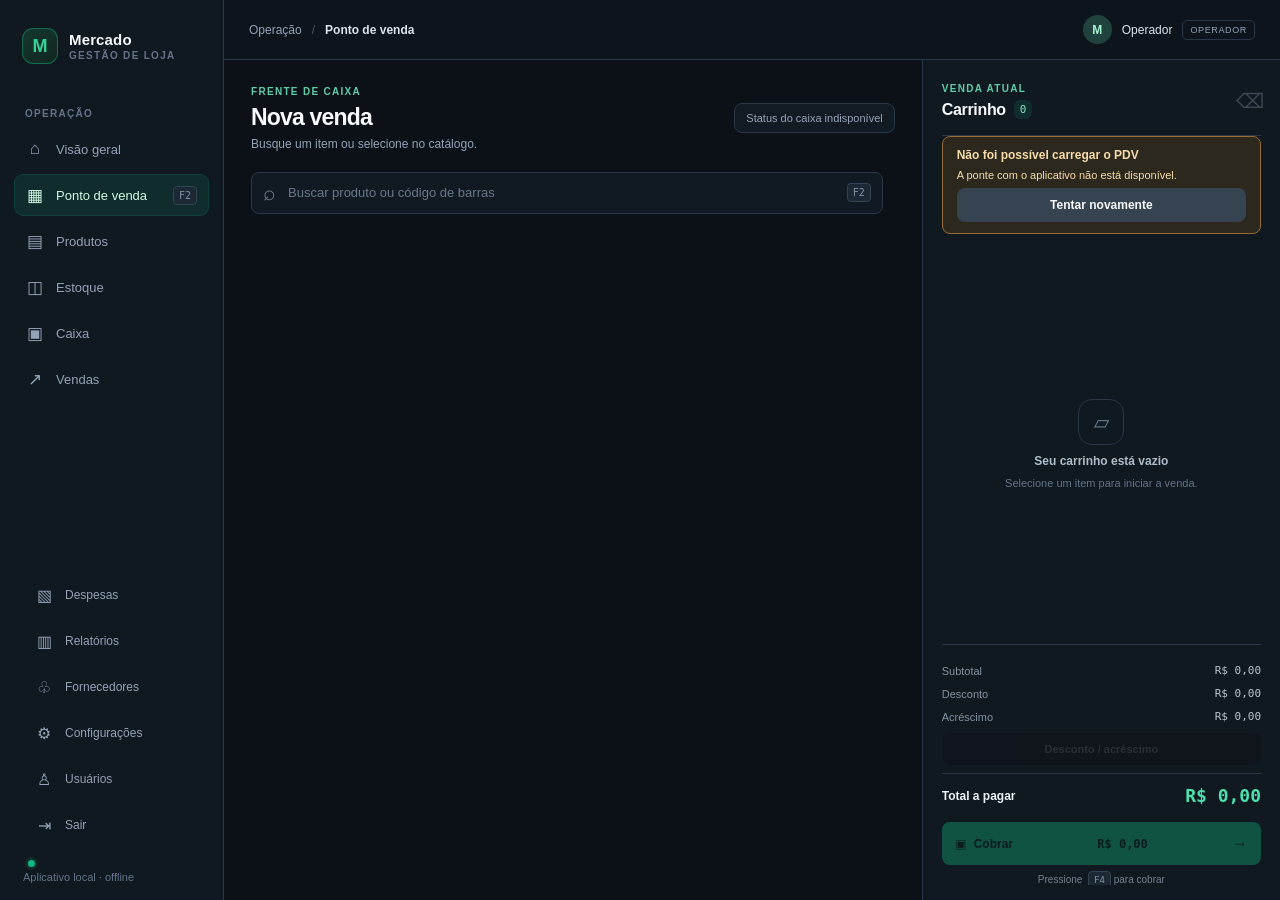
==== Web/index.html @ 5f2fdf57 "Publicar código inicial do CaixaLume" ====
<!doctype html>
<html lang="pt-BR">
  <head>
    <meta charset="utf-8" />
    <meta name="viewport" content="width=device-width, initial-scale=1, viewport-fit=cover" />
    <meta name="color-scheme" content="dark" />
    <title>Mercado · Ponto de venda</title>
    <link rel="stylesheet" href="./styles.css" />
  </head>
  <body>
    <div class="app-shell">
      <aside class="sidebar" aria-label="Navegação principal">
        <div class="brand"><span class="brand-mark" aria-hidden="true">M</span><span class="brand-copy"><strong id="store-name">Mercado</strong><small>GESTÃO DE LOJA</small></span></div>
        <div class="nav-caption">OPERAÇÃO</div>
        <nav class="primary-nav">
          <button class="nav-item" data-page="home.html" type="button"><span class="nav-icon">⌂</span><span>Visão geral</span></button>
          <button class="nav-item active" data-page="index.html" type="button" aria-current="page"><span class="nav-icon">▦</span><span>Ponto de venda</span><kbd>F2</kbd></button>
          <button class="nav-item" data-page="products.html" type="button"><span class="nav-icon">▤</span><span>Produtos</span></button>
          <button class="nav-item" data-module="stock" type="button"><span class="nav-icon">◫</span><span>Estoque</span></button>
          <button class="nav-item" data-module="cash" type="button"><span class="nav-icon">▣</span><span>Caixa</span></button>
          <button class="nav-item" data-module="sales" type="button"><span class="nav-icon">↗</span><span>Vendas</span></button>
        </nav>
        <div class="sidebar-bottom"><button class="nav-item" data-module="expenses" type="button"><span class="nav-icon">▧</span><span>Despesas</span></button><button class="nav-item" data-page="reports.html" type="button"><span class="nav-icon">▥</span><span>Relatórios</span></button><button class="nav-item" data-module="suppliers" type="button"><span class="nav-icon">♧</span><span>Fornecedores</span></button><button class="nav-item" data-module="settings" type="button"><span class="nav-icon">⚙</span><span>Configurações</span></button><button class="nav-item" data-module="users" type="button"><span class="nav-icon">♙</span><span>Usuários</span></button><button class="nav-item" id="logout-button" type="button"><span class="nav-icon">⇥</span><span>Sair</span></button><span class="connection-dot"></span><span>Aplicativo local · offline</span></div>
      </aside>

      <main class="main-area">
        <header class="topbar">
          <div class="breadcrumbs"><span>Operação</span><span class="crumb-separator">/</span><strong>Ponto de venda</strong></div>
          <div class="topbar-actions"><span class="user-avatar" id="user-avatar">M</span><span class="user-label" id="user-label">Operador</span><span class="role-badge" id="user-role">OPERADOR</span></div>
        </header>

        <section class="workspace" aria-label="Ponto de venda">
          <div class="catalog-panel">
            <div class="page-heading"><div><div class="eyebrow">FRENTE DE CAIXA</div><h1>Nova venda</h1><p>Busque um item ou selecione no catálogo.</p></div><button class="cash-pill" id="cash-status" type="button"><span></span> Verificando caixa...</button></div>
            <div class="catalog-toolbar"><label class="search-box"><span aria-hidden="true">⌕</span><input id="product-search" type="search" placeholder="Buscar produto ou código de barras" autocomplete="off" aria-label="Buscar produto" /><kbd>F2</kbd></label><span class="result-count" id="result-count"></span></div>
            <div class="category-strip" id="category-list" role="tablist" aria-label="Categorias"></div>
            <section class="product-grid" id="product-grid" aria-label="Catálogo de produtos" aria-live="polite"></section>
          </div>

          <aside class="cart-panel" aria-label="Carrinho da venda">
            <div class="cart-heading"><div><div class="eyebrow">VENDA ATUAL</div><h2>Carrinho <span class="cart-badge" id="cart-count">0</span></h2></div><button class="icon-button" id="clear-cart" type="button" aria-label="Limpar carrinho" title="Limpar carrinho">⌫</button></div>
            <div class="checkout-status" id="checkout-status" role="status" hidden><strong>Resultado do pagamento pendente</strong><span>Reveja a mesma operação antes de iniciar outra venda.</span><button class="button button-secondary" id="retry-checkout" type="button">Consultar a mesma venda</button></div>
            <div class="checkout-status" id="load-error" role="alert" hidden><strong>Não foi possível carregar o PDV</strong><span id="load-error-text"></span><button class="button button-secondary" id="retry-load" type="button">Tentar novamente</button></div>
            <div class="cart-list" id="cart-list" aria-live="polite"></div>
            <div class="cart-footer">
              <div class="total-row"><span>Subtotal</span><strong id="subtotal">R$ 0,00</strong></div>
              <div class="total-row"><span>Desconto</span><strong id="discount-total">R$ 0,00</strong></div>
              <div class="total-row"><span>Acréscimo</span><strong id="surcharge-total">R$ 0,00</strong></div>
              <button class="button button-secondary adjustment-button" id="edit-adjustments" type="button" disabled>Desconto / acréscimo</button>
              <div class="grand-total"><span>Total a pagar</span><strong id="total">R$ 0,00</strong></div>
              <button class="button button-primary charge-button" id="charge-button" type="button" disabled><span>▣</span> Cobrar <strong id="charge-total">R$ 0,00</strong><span class="button-arrow">→</span></button>
              <div class="shortcut-hint">Pressione <kbd>F4</kbd> para cobrar</div>
            </div>
          </aside>
        </section>
      </main>
    </div>

    <div class="toast-region" id="toast-region" role="status" aria-live="polite"></div>
    <dialog class="modal" id="payment-modal" aria-labelledby="payment-title">
      <form method="dialog" class="modal-card" id="payment-form">
        <div class="modal-header"><div><div class="eyebrow">FINALIZAR VENDA</div><h2 id="payment-title">Pagamento</h2></div><button class="icon-button" type="button" data-close aria-label="Fechar">×</button></div>
        <div class="payment-total"><span>Total da venda</span><strong id="payment-total">R$ 0,00</strong></div>
        <p class="modal-description">Confira o recebimento antes de registrar. Pix e cartão são processados fora do sistema.</p>
        <fieldset class="payment-methods"><legend>Forma de pagamento</legend>
          <label class="payment-option selected"><input type="radio" name="payment-method" value="DINHEIRO" checked /><span class="method-icon">▤</span>Dinheiro</label>
          <label class="payment-option"><input type="radio" name="payment-method" value="PIX" /><span class="method-icon">⌗</span>Pix</label>
          <label class="payment-option"><input type="radio" name="payment-method" value="DÉBITO" /><span class="method-icon">▣</span>Débito</label>
          <label class="payment-option"><input type="radio" name="payment-method" value="CRÉDITO" /><span class="method-icon">▣</span>Crédito</label>
        </fieldset>
        <label class="field-label" id="received-label" for="amount-received">Valor recebido</label>
        <div class="money-input"><span>R$</span><input id="amount-received" type="text" inputmode="decimal" autocomplete="off" aria-describedby="money-help" /></div><small class="field-help" id="money-help">Use vírgula para centavos. Exemplo: 14,27.</small>
        <div class="change-row"><span>Troco</span><strong id="change-value">R$ 0,00</strong></div>
        <button class="button button-primary confirm-payment" id="confirm-payment" type="submit"><span>Confirmar pagamento</span><span class="button-arrow">→</span></button>
        <p class="form-error" id="payment-error" role="alert"></p>
      </form>
    </dialog>

    <dialog class="modal" id="success-modal" aria-labelledby="success-title">
      <section class="modal-card success-card"><div class="success-mark">✓</div><div class="eyebrow">VENDA REGISTRADA</div><h2 id="success-title">Venda concluída</h2><p id="success-detail"></p><button class="button button-primary confirm-payment" id="new-sale" type="button">Nova venda <span class="button-arrow">→</span></button></section>
    </dialog>

    <dialog class="modal" id="cash-modal" aria-labelledby="cash-title">
      <form method="dialog" class="modal-card" id="cash-form"><div class="modal-header"><div><div class="eyebrow">INÍCIO DO TURNO</div><h2 id="cash-title">Abrir caixa</h2></div><button class="icon-button" type="button" data-close aria-label="Fechar">×</button></div><p class="modal-description">Informe o valor disponível no caixa para iniciar as vendas.</p><label class="field-label" for="opening-balance">Saldo inicial</label><div class="money-input"><span>R$</span><input id="opening-balance" type="text" value="0,00" inputmode="decimal" /></div><button class="button button-primary confirm-payment" id="open-cash" type="submit">Abrir caixa <span class="button-arrow">→</span></button><p class="form-error" id="cash-error" role="alert"></p></form>
    </dialog>

    <dialog class="modal" id="unknown-modal" aria-labelledby="unknown-title"><section class="modal-card">
      <div class="modal-header"><h2 id="unknown-title">Produto não encontrado</h2><button class="icon-button" type="button" data-close aria-label="Fechar">×</button></div>
      <p>Não há correspondência para <strong id="unknown-code"></strong>. A venda atual será mantida.</p>
      <button class="button button-primary" type="button" id="lookup-product">Consultar ou cadastrar produto</button>
      <p class="modal-description">O cadastro exige administrador. Depois de salvar, leia o código novamente.</p>
    </section></dialog>
    <dialog class="modal" id="weight-modal" aria-labelledby="weight-title"><form class="modal-card" id="weight-form">
      <div class="modal-header"><h2 id="weight-title">Informar peso</h2><button class="icon-button" type="button" data-close aria-label="Fechar">×</button></div>
      <p class="modal-description" id="weight-product"></p><p class="modal-description" id="weight-price"></p>
      <label class="field-label" for="weight-value">Peso medido (kg)</label><div class="money-input"><input id="weight-value" type="text" inputmode="decimal" placeholder="Ex.: 0,315" autocomplete="off" /><span>kg</span></div>
      <p class="form-error" id="weight-error" role="alert"></p><button class="button button-primary" type="submit">Adicionar peso ao carrinho</button>
    </form></dialog>
    <dialog class="modal" id="adjustments-modal" aria-labelledby="adjustments-title"><form class="modal-card" id="adjustments-form">
      <div class="modal-header"><h2 id="adjustments-title">Desconto e acréscimo</h2><button class="icon-button" type="button" data-close aria-label="Fechar">×</button></div>
      <label class="field-label" for="discount-type">Tipo de desconto</label><select id="discount-type"><option value="VALOR">Valor em R$</option><option value="PERCENTUAL">Percentual (%)</option></select>
      <label class="field-label" for="discount-value">Desconto</label><div class="money-input"><input id="discount-value" type="text" inputmode="decimal" value="0" /></div>
      <label class="field-label" for="surcharge-value">Acréscimo em R$</label><div class="money-input"><input id="surcharge-value" type="text" inputmode="decimal" value="0" /></div>
      <div class="payment-total"><span>Total ajustado</span><strong id="adjustment-preview"></strong></div>
      <p id="adjustment-error" class="form-error" role="alert"></p><button class="button button-primary" type="submit">Aplicar à venda</button>
    </form></dialog>
    <script src="./bridge.js" defer></script>
    <script src="./ui.js" defer></script>
    <script src="./pdv-domain.js" defer></script>
    <script src="./app.js" defer></script>
  </body>
</html>
---- Web/styles.css ----
:root{color-scheme:dark;--canvas:#0b1117;--sidebar:#101820;--surface:#17212b;--raised:#1c2834;--border:#293746;--text:#f8fafc;--muted:#94a3b8;--subtle:#64748b;--green:#10b981;--green-hover:#0ea574;--green-soft:rgba(16,185,129,.12);--danger:#fb7185;--amber:#fbbf24;--shadow:0 24px 80px rgba(0,0,0,.44);font-family:'Segoe UI','Arial',sans-serif;font-synthesis:none;text-rendering:optimizeLegibility}
*{box-sizing:border-box}html,body{width:100%;height:100%;min-width:0;margin:0;overflow:hidden;background:var(--canvas);color:var(--text)}body{font-size:14px}.app-shell{height:100dvh;min-height:0;display:flex;overflow:hidden}.sidebar{width:224px;flex:0 0 224px;background:var(--sidebar);border-right:1px solid var(--border);display:flex;flex-direction:column;padding:22px 14px 14px;min-height:0}.brand{height:48px;display:flex;align-items:center;gap:11px;padding:0 8px;margin:0 0 38px}.brand-mark{width:36px;height:36px;border:1px solid rgba(16,185,129,.44);border-radius:11px;background:linear-gradient(145deg,#14372f,#122720);color:#34d399;font-size:18px;font-weight:700;display:grid;place-items:center}.brand-copy{display:grid;gap:2px}.brand-copy strong{font-size:15px;letter-spacing:.01em}.brand-copy small,.nav-caption,.eyebrow{font-size:10px;font-weight:700;letter-spacing:.13em;color:var(--subtle)}.nav-caption{padding:0 11px;margin-bottom:9px}.primary-nav{display:grid;gap:4px}.nav-item{height:42px;min-width:0;width:100%;display:flex;align-items:center;gap:12px;text-align:left;padding:0 11px;border:1px solid transparent;border-radius:9px;background:transparent;color:var(--muted);font:500 13px 'Segoe UI',sans-serif;cursor:pointer}.nav-item:hover:not(:disabled){background:#16232d;color:var(--text)}.nav-item:disabled{opacity:.5;cursor:default}.nav-item.active{color:#d1fae5;background:var(--green-soft);border-color:rgba(16,185,129,.15)}.nav-icon{width:18px;display:inline-grid;place-items:center;color:currentColor;font-size:17px}.nav-item kbd{margin-left:auto}.sidebar-bottom{margin-top:auto;padding:14px 9px 3px;display:flex;flex-direction:column;align-items:stretch;gap:4px;color:var(--subtle);font-size:11px}.sidebar-bottom .connection-dot{margin:10px 0 0 5px}.sidebar-bottom .nav-item{font:500 12px 'Segoe UI',sans-serif}.sidebar-bottom .nav-item .nav-icon{font-size:16px}.connection-dot{width:7px;height:7px;border-radius:50%;background:var(--green);box-shadow:0 0 0 3px var(--green-soft)}.main-area{flex:1;min-width:0;display:flex;flex-direction:column;min-height:0}.topbar{height:60px;flex:0 0 60px;padding:0 25px;border-bottom:1px solid var(--border);display:flex;align-items:center;justify-content:space-between;background:rgba(16,24,32,.62)}.breadcrumbs{display:flex;align-items:center;gap:10px;color:var(--muted);font-size:12px}.crumb-separator{color:#475569}.breadcrumbs strong{color:#dbe4ed;font-weight:600}.topbar-actions{display:flex;align-items:center;gap:10px;font-size:12px;color:#dbe4ed}.user-avatar{width:29px;height:29px;border-radius:50%;background:#20443d;color:#a7f3d0;display:grid;place-items:center;font-weight:700}.role-badge{padding:4px 7px;border:1px solid var(--border);border-radius:5px;color:var(--muted);font-size:9px;letter-spacing:.07em}.workspace{display:grid;grid-template-columns:minmax(0,1.85fr) minmax(315px,.95fr);gap:0;flex:1;min-height:0;overflow:hidden}.catalog-panel{padding:26px 27px 22px;min-width:0;display:flex;flex-direction:column;min-height:0}.page-heading{display:flex;align-items:center;justify-content:space-between;gap:16px;margin-bottom:21px}.eyebrow{color:#60cda7}.page-heading h1{font-size:23px;line-height:1.2;letter-spacing:-.035em;margin:7px 0 5px;font-weight:650}.page-heading p,.modal-description{margin:0;color:var(--muted);font-size:12px}.cash-pill{flex-shrink:0;display:flex;align-items:center;gap:8px;padding:8px 11px;border:1px solid var(--border);border-radius:8px;background:#121b24;color:var(--muted);font-size:11px}.cash-pill>span{width:7px;height:7px;background:var(--amber);border-radius:50%}.cash-pill.open{color:#9ae6c8;border-color:rgba(16,185,129,.28);background:rgba(16,185,129,.07)}.cash-pill.open>span{background:var(--green)}.cash-pill.closed{cursor:pointer}.cash-pill.closed:hover{border-color:rgba(16,185,129,.55)}.catalog-toolbar{display:flex;align-items:center;gap:12px;margin-bottom:14px}.search-box{height:42px;display:flex;align-items:center;gap:10px;flex:1;min-width:0;padding:0 11px;border:1px solid var(--border);border-radius:8px;background:#111a23;color:var(--muted)}.search-box:focus-within{border-color:rgba(16,185,129,.65);box-shadow:0 0 0 3px rgba(16,185,129,.09)}.search-box>span{font-size:21px;line-height:1;color:#718096}.search-box input{min-width:0;flex:1;border:0;outline:0;background:transparent;color:var(--text);font:13px 'Segoe UI',sans-serif}.search-box input::placeholder{color:#68798a}.result-count{font-size:11px;color:var(--subtle);white-space:nowrap}kbd{font:10px Consolas,monospace;color:#7f91a3;background:#1c2834;border:1px solid #334454;border-radius:4px;padding:3px 5px}.category-strip{display:flex;gap:7px;overflow-x:auto;overflow-y:hidden;scrollbar-width:thin;scrollbar-color:#344451 transparent;padding:0 0 11px;margin-bottom:7px;flex-shrink:0}.category-chip{height:30px;white-space:nowrap;padding:0 12px;border:1px solid var(--border);border-radius:7px;background:transparent;color:var(--muted);font:500 11px 'Segoe UI',sans-serif;cursor:pointer}.category-chip:hover{color:var(--text);background:#18232d}.category-chip.selected{background:var(--green-soft);border-color:rgba(16,185,129,.35);color:#83e4bd}.product-grid{display:grid;grid-template-columns:repeat(auto-fill,minmax(min(100%,185px),1fr));grid-auto-rows:minmax(130px,auto);gap:10px;overflow:auto;min-height:0;align-content:start;padding:2px 5px 12px 1px;scrollbar-width:thin;scrollbar-color:#344451 transparent}.product-card{min-width:0;position:relative;border:1px solid var(--border);border-radius:10px;background:linear-gradient(145deg,#17212b,#141e27);padding:11px;display:flex;flex-direction:column;gap:8px;cursor:pointer;transition:border-color .16s,transform .16s,background .16s;outline:none}.product-card:hover,.product-card:focus-visible{border-color:rgba(16,185,129,.58);transform:translateY(-1px);background:#192630}.product-top{display:flex;align-items:flex-start;justify-content:space-between;gap:8px}.product-visual{width:41px;height:41px;border-radius:9px;background:linear-gradient(140deg,#203a39,#1d2c33);object-fit:cover;display:grid;place-items:center;color:#8cddbf;font-size:18px;flex:0 0 auto}.product-category{font-size:9px;color:#7c91a1;text-align:right;line-height:1.35;max-width:88px;overflow:hidden;text-overflow:ellipsis;white-space:nowrap;margin-top:3px}.product-name{font-size:12px;font-weight:600;line-height:1.35;display:-webkit-box;-webkit-box-orient:vertical;-webkit-line-clamp:2;overflow:hidden;min-height:32px}.product-meta{display:flex;align-items:center;justify-content:space-between;gap:5px;margin-top:auto}.product-price{font:600 13px Consolas,monospace;color:#5be0ae;white-space:nowrap}.product-unit{font:10px Consolas,monospace;color:#7e91a0}.product-stock{font-size:10px;color:#8293a3;display:flex;align-items:center;gap:5px}.stock-dot{width:5px;height:5px;border-radius:50%;background:#34d399}.product-stock.low{color:#f4c970}.product-stock.low .stock-dot{background:var(--amber)}.add-mark{position:absolute;right:9px;top:9px;width:20px;height:20px;display:grid;place-items:center;border-radius:6px;background:rgba(16,185,129,.1);color:#53d6a9;opacity:0;font-size:14px}.product-card:hover .add-mark,.product-card:focus-visible .add-mark{opacity:1}.empty-state{grid-column:1/-1;min-height:180px;display:grid;align-content:center;justify-items:center;text-align:center;color:var(--muted);gap:8px}.empty-icon{font-size:24px;color:#4e6575}.empty-state strong{font-size:13px;color:#d8e1e9}.empty-state small{font-size:11px;color:var(--subtle)}
.cart-panel{border-left:1px solid var(--border);background:#101820;display:flex;flex-direction:column;min-width:0;min-height:0;padding:23px 19px 15px}.cart-heading{display:flex;align-items:center;justify-content:space-between;padding-bottom:16px;border-bottom:1px solid var(--border);flex-shrink:0}.cart-heading h2{margin:6px 0 0;font-size:16px;letter-spacing:-.02em;display:flex;align-items:center;gap:8px}.cart-badge{font:11px Consolas,monospace;color:#8be0bf;background:rgba(16,185,129,.14);border-radius:6px;padding:3px 6px}.icon-button{width:32px;height:32px;border-radius:7px;background:transparent;border:1px solid transparent;color:#91a1af;font:20px 'Segoe UI',sans-serif;cursor:pointer;display:grid;place-items:center}.icon-button:hover:not(:disabled){background:#1b2832;border-color:var(--border);color:var(--text)}.icon-button:disabled{opacity:.35;cursor:default}.cart-list{flex:1;min-height:0;overflow:auto;padding:6px 2px;scrollbar-width:thin;scrollbar-color:#344451 transparent}.cart-empty{height:100%;min-height:150px;display:grid;align-content:center;justify-items:center;text-align:center;gap:9px;color:var(--subtle)}.cart-empty-icon{width:46px;height:46px;border:1px solid var(--border);border-radius:14px;display:grid;place-items:center;color:#688092;font-size:20px}.cart-empty strong{font-size:12px;font-weight:600;color:#aebdca}.cart-empty span{font-size:11px}.cart-row{padding:12px 0;border-bottom:1px solid rgba(41,55,70,.72);display:grid;gap:9px}.cart-row-heading{display:flex;align-items:flex-start;justify-content:space-between;gap:10px}.cart-row-name{min-width:0;font-size:12px;line-height:1.4;font-weight:600;color:#e3eaf0}.cart-row-price{font:11px Consolas,monospace;white-space:nowrap;color:#74dcb6}.cart-row-controls{display:flex;align-items:center;justify-content:space-between}.quantity-control{display:flex;align-items:center;gap:8px}.quantity-control button{width:25px;height:24px;background:#18232d;border:1px solid var(--border);border-radius:6px;color:#dbe6ed;font-size:14px;cursor:pointer}.quantity-control button:hover{border-color:#4b687a;background:#202f3a}.quantity-value{min-width:36px;text-align:center;font:11px Consolas,monospace}.cart-row-total{font:11px Consolas,monospace;color:#d5e0e8}.remove-item{background:none;border:0;color:#687b8b;font-size:16px;cursor:pointer;padding:2px 5px}.remove-item:hover{color:var(--danger)}.cart-footer{border-top:1px solid var(--border);padding-top:14px;flex-shrink:0}.total-row,.grand-total{display:flex;align-items:center;justify-content:space-between;padding:5px 0;color:#8293a2;font-size:11px}.total-row strong{font:11px Consolas,monospace;color:#b8c5cf}.grand-total{margin-top:8px;padding:11px 0;border-top:1px solid var(--border);color:#ecf4f8;font-size:12px;font-weight:600}.grand-total strong{font:600 18px Consolas,monospace;color:#4ee0ac}.button{height:43px;display:flex;align-items:center;justify-content:center;gap:8px;border:0;border-radius:8px;font:600 12px 'Segoe UI',sans-serif;cursor:pointer;transition:background .15s,opacity .15s}.button-primary{background:var(--green);color:#04251b}.button-primary:hover:not(:disabled){background:var(--green-hover)}.button:disabled{opacity:.37;cursor:not-allowed}.charge-button{width:100%;padding:0 13px;justify-content:flex-start;margin-top:5px}.charge-button>strong{font:600 12px Consolas,monospace;margin-left:auto}.button-arrow{margin-left:auto;font-size:16px}.shortcut-hint{text-align:center;color:#718291;font-size:10px;margin-top:9px}.shortcut-hint kbd{margin-left:3px;font-size:9px}
.toast-region{position:fixed;z-index:10;right:20px;top:72px;display:grid;gap:8px;pointer-events:none}.toast{max-width:min(390px,calc(100vw - 32px));padding:12px 15px;border-radius:9px;background:#1c2933;border:1px solid #354857;box-shadow:var(--shadow);color:#e8eff4;font-size:12px;animation:toast-in .2s ease-out}.toast.error{border-color:rgba(251,113,133,.4)}@keyframes toast-in{from{opacity:0;transform:translateY(-6px)}to{opacity:1;transform:translateY(0)}}.modal{width:min(440px,calc(100vw - 28px));max-width:calc(100vw - 28px);max-height:calc(100dvh - 28px);padding:0;border:1px solid #344554;border-radius:14px;background:#151f28;color:var(--text);box-shadow:var(--shadow);overflow:auto}.modal::backdrop{background:rgba(2,7,12,.74);backdrop-filter:blur(4px)}.modal-card{padding:22px;display:flex;flex-direction:column;gap:13px}.modal-header{display:flex;align-items:center;justify-content:space-between;margin-bottom:4px}.modal-header h2,.success-card h2{font-size:18px;letter-spacing:-.025em;margin:6px 0 0}.payment-total{padding:14px;border:1px solid var(--border);border-radius:9px;background:#111a22;display:flex;align-items:center;justify-content:space-between;color:var(--muted);font-size:12px}.payment-total strong{font:600 17px Consolas,monospace;color:#ecf5f8}.payment-methods{padding:0;margin:2px 0 0;border:0;display:grid;grid-template-columns:repeat(2,minmax(0,1fr));gap:8px}.payment-methods legend{font-size:10px;color:#8c9eac;margin-bottom:8px}.payment-option{height:40px;min-width:0;display:flex;align-items:center;gap:8px;padding:0 11px;border:1px solid var(--border);border-radius:8px;color:#b7c4ce;font-size:11px;cursor:pointer}.payment-option:hover{background:#192630}.payment-option.selected{border-color:#11986d;color:#7ce0b9;background:rgba(16,185,129,.08)}.payment-option input{position:absolute;opacity:0;pointer-events:none}.payment-option:focus-within{outline:2px solid rgba(16,185,129,.55);outline-offset:2px}.method-icon{font-size:14px}.field-label{font-size:10px;color:#91a2af;margin:1px 0 -8px}.money-input{height:42px;display:flex;align-items:center;gap:8px;padding:0 11px;background:#101820;border:1px solid var(--border);border-radius:8px;color:#8b9ba8;font:11px Consolas,monospace}.money-input:focus-within{border-color:rgba(16,185,129,.65)}.money-input input{min-width:0;width:100%;height:100%;border:0;outline:0;background:transparent;color:var(--text);font:13px Consolas,monospace}.money-input input::-webkit-inner-spin-button{opacity:.45}.change-row{display:flex;justify-content:space-between;color:#8394a2;font-size:11px;padding:0 2px}.change-row strong{font:600 12px Consolas,monospace;color:#51dda9}.confirm-payment{width:100%;margin-top:4px;padding:0 14px}.form-error{min-height:0;margin:0;color:#fda4af;font-size:11px}.form-error:empty{display:none}.success-card{text-align:center;align-items:center;padding:29px 24px 23px}.success-mark{width:48px;height:48px;border-radius:50%;display:grid;place-items:center;background:rgba(16,185,129,.14);color:#48dfa9;font-size:24px;margin-bottom:3px}.success-card h2{margin:0}.success-card p{color:var(--muted);font:12px Consolas,monospace;margin:0 0 5px}.success-card .button{width:100%;justify-content:center}.success-card .button-arrow{margin-left:0}.modal-description{line-height:1.6}.modal :focus-visible{outline:2px solid rgba(16,185,129,.72);outline-offset:2px}
@media(max-width:1240px){.sidebar{width:190px;flex-basis:190px}.workspace{grid-template-columns:minmax(0,1.7fr) minmax(300px,.95fr)}.catalog-panel{padding:22px 18px}.product-grid{grid-template-columns:repeat(auto-fill,minmax(min(100%,165px),1fr))}.user-label{display:none}}
@media(max-width:1020px){.sidebar{width:66px;flex-basis:66px;padding:16px 9px}.brand{justify-content:center;padding:0;margin-bottom:30px}.brand-copy,.nav-caption,.nav-item>span:not(.nav-icon),.nav-item kbd,.sidebar-bottom>span:last-child{display:none}.sidebar-bottom .nav-item{justify-content:center;padding:0}.sidebar-bottom .connection-dot{display:block}.nav-item{justify-content:center;padding:0}.sidebar-bottom{justify-content:center;padding:14px 0}.workspace{grid-template-columns:minmax(0,1fr) minmax(285px,38%)}.catalog-panel{padding:18px 14px}.page-heading h1{font-size:20px}.product-grid{grid-template-columns:repeat(auto-fill,minmax(min(100%,150px),1fr));gap:8px}.cart-panel{padding:19px 14px 13px}}
@media(max-width:760px){.topbar{height:52px;flex-basis:52px;padding:0 14px}.workspace{display:flex;flex-direction:column;overflow:auto}.catalog-panel{flex:0 0 auto;min-height:48dvh;padding:17px 14px}.page-heading{align-items:flex-start}.cash-pill{max-width:46%;white-space:normal;line-height:1.35}.catalog-toolbar{margin-bottom:10px}.product-grid{grid-template-columns:repeat(auto-fill,minmax(min(100%,158px),1fr));max-height:42dvh}.cart-panel{min-height:330px;flex:1;border-left:0;border-top:1px solid var(--border);padding:16px 14px 12px}.cart-list{min-height:125px}.cart-footer{background:#101820}.result-count{display:none}.role-badge{display:none}}
@media(max-width:450px){.sidebar{width:52px;flex-basis:52px;padding:12px 6px}.topbar{padding:0 10px}.breadcrumbs{gap:6px;font-size:11px}.topbar-actions{gap:7px}.catalog-panel{padding:14px 10px}.page-heading h1{font-size:18px}.page-heading p{font-size:11px}.cash-pill{font-size:10px;padding:7px 8px}.product-grid{grid-template-columns:repeat(2,minmax(0,1fr));grid-auto-rows:minmax(128px,auto)}.product-card{padding:9px}.product-name{font-size:11px}.product-price{font-size:11px}.modal-card{padding:18px}.payment-option{padding:0 8px}}
.quantity-control input.quantity-value{width:76px;min-width:64px;max-width:90px;padding:5px;border:1px solid var(--border);border-radius:5px;background:#101820;color:var(--text);font:12px Consolas,monospace}.quantity-control input:focus{outline:2px solid var(--green)}.adjustment-button{width:100%;height:32px;font-size:11px;margin:5px 0}.modal select{width:100%;padding:10px;background:#101820;color:var(--text);border:1px solid var(--border);border-radius:6px}.modal-description{margin:0;font-size:11px;color:var(--muted)}.expired-card{border-color:#a54d60}.expired-card h2,.expired-card .alert-detail{color:#fda4af}.cart-row-controls{gap:6px}.cart-footer{max-height:52dvh;overflow:auto}.sidebar{overflow-y:auto}.cash-pill{font-family:inherit;cursor:pointer}.quantity-control{gap:4px}
@media(max-height:640px){.cart-heading{padding-bottom:8px}.cart-panel{padding-top:12px}.cart-footer{padding-top:7px}.cart-list{min-height:70px}.shortcut-hint{display:none}.page-heading{margin-bottom:12px}}
@media(prefers-reduced-motion:reduce){*,*::before,*::after{animation-duration:.01ms!important;transition-duration:.01ms!important;scroll-behavior:auto!important}}
[hidden]{display:none!important}
.checkout-status{display:grid;gap:7px;padding:11px 14px;margin:0 0 10px;border:1px solid #986c34;border-radius:8px;background:#2d281e;color:#f7ddaa;font-size:11px}.checkout-status strong{font-size:12px}.checkout-status .button{width:100%;height:34px;background:#354450;color:#f8fafc}.field-help{color:#aebdca;font-size:11px}.quantity-unit{color:#aebdca;font-size:11px}.cart-row-price{white-space:normal}
.toast .undo-button{margin-left:8px;border:0;background:transparent;color:#8cebc5;font:600 12px 'Segoe UI',sans-serif;text-decoration:underline;cursor:pointer;pointer-events:auto}.toast-region:has(.undo-button){pointer-events:auto}
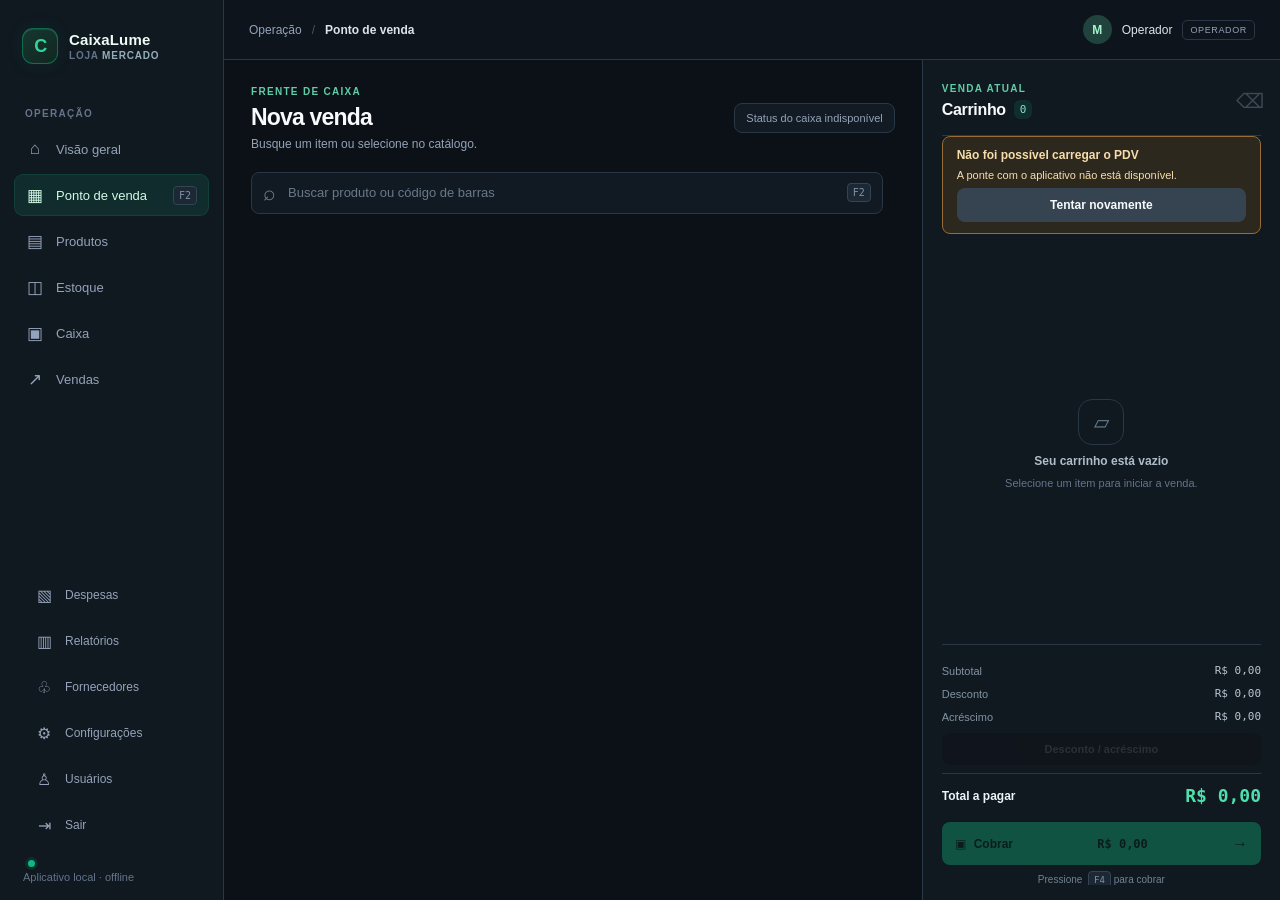
==== commit a9de76ff: "Melhora navegacao e fluxo inicial do CaixaLume 0.1.3" ====
--- a/Web/index.html
+++ b/Web/index.html
@@ -10,7 +10,7 @@
   <body>
     <div class="app-shell">
       <aside class="sidebar" aria-label="Navegação principal">
-        <div class="brand"><span class="brand-mark" aria-hidden="true">M</span><span class="brand-copy"><strong id="store-name">Mercado</strong><small>GESTÃO DE LOJA</small></span></div>
+        <div class="brand"><span class="brand-mark" aria-hidden="true">C</span><span class="brand-copy"><strong>CaixaLume</strong><small>LOJA <span id="store-name">Mercado</span></small></span></div>
         <div class="nav-caption">OPERAÇÃO</div>
         <nav class="primary-nav">
           <button class="nav-item" data-page="home.html" type="button"><span class="nav-icon">⌂</span><span>Visão geral</span></button>
@@ -39,7 +39,7 @@
 
           <aside class="cart-panel" aria-label="Carrinho da venda">
             <div class="cart-heading"><div><div class="eyebrow">VENDA ATUAL</div><h2>Carrinho <span class="cart-badge" id="cart-count">0</span></h2></div><button class="icon-button" id="clear-cart" type="button" aria-label="Limpar carrinho" title="Limpar carrinho">⌫</button></div>
-            <div class="checkout-status" id="checkout-status" role="status" hidden><strong>Resultado do pagamento pendente</strong><span>Reveja a mesma operação antes de iniciar outra venda.</span><button class="button button-secondary" id="retry-checkout" type="button">Consultar a mesma venda</button></div>
+            <div class="checkout-status" id="checkout-status" role="status" hidden><strong id="checkout-status-title">Resultado do pagamento pendente</strong><span id="checkout-status-description">Reveja a mesma operação antes de iniciar outra venda.</span><button class="button button-secondary" id="retry-checkout" type="button">Consultar a mesma venda</button><button class="button button-secondary" id="discard-cancelled-checkout" type="button" hidden>Encerrar tentativa cancelada</button></div>
             <div class="checkout-status" id="load-error" role="alert" hidden><strong>Não foi possível carregar o PDV</strong><span id="load-error-text"></span><button class="button button-secondary" id="retry-load" type="button">Tentar novamente</button></div>
             <div class="cart-list" id="cart-list" aria-live="polite"></div>
             <div class="cart-footer">
@@ -88,7 +88,7 @@
       <div class="modal-header"><h2 id="unknown-title">Produto não encontrado</h2><button class="icon-button" type="button" data-close aria-label="Fechar">×</button></div>
       <p>Não há correspondência para <strong id="unknown-code"></strong>. A venda atual será mantida.</p>
       <button class="button button-primary" type="button" id="lookup-product">Consultar ou cadastrar produto</button>
-      <p class="modal-description">O cadastro exige administrador. Depois de salvar, leia o código novamente.</p>
+      <p class="modal-description">O cadastro exige administrador. Depois de salvar, o item será incluído nesta venda se houver estoque.</p>
     </section></dialog>
     <dialog class="modal" id="weight-modal" aria-labelledby="weight-title"><form class="modal-card" id="weight-form">
       <div class="modal-header"><h2 id="weight-title">Informar peso</h2><button class="icon-button" type="button" data-close aria-label="Fechar">×</button></div>
--- a/Web/styles.css
+++ b/Web/styles.css
@@ -13,3 +13,4 @@
 [hidden]{display:none!important}
 .checkout-status{display:grid;gap:7px;padding:11px 14px;margin:0 0 10px;border:1px solid #986c34;border-radius:8px;background:#2d281e;color:#f7ddaa;font-size:11px}.checkout-status strong{font-size:12px}.checkout-status .button{width:100%;height:34px;background:#354450;color:#f8fafc}.field-help{color:#aebdca;font-size:11px}.quantity-unit{color:#aebdca;font-size:11px}.cart-row-price{white-space:normal}
 .toast .undo-button{margin-left:8px;border:0;background:transparent;color:#8cebc5;font:600 12px 'Segoe UI',sans-serif;text-decoration:underline;cursor:pointer;pointer-events:auto}.toast-region:has(.undo-button){pointer-events:auto}
+.brand-copy{min-width:0;overflow:hidden}.brand-copy strong{color:#eefcf5;white-space:nowrap}.brand-copy small{display:block;white-space:nowrap;overflow:hidden;text-overflow:ellipsis;letter-spacing:.08em}.brand-copy #store-name{text-transform:uppercase;color:#95aeb9}.brand-mark{font-weight:800;letter-spacing:-.08em;box-shadow:inset 0 1px 0 rgba(255,255,255,.09),0 0 18px rgba(16,185,129,.1)}
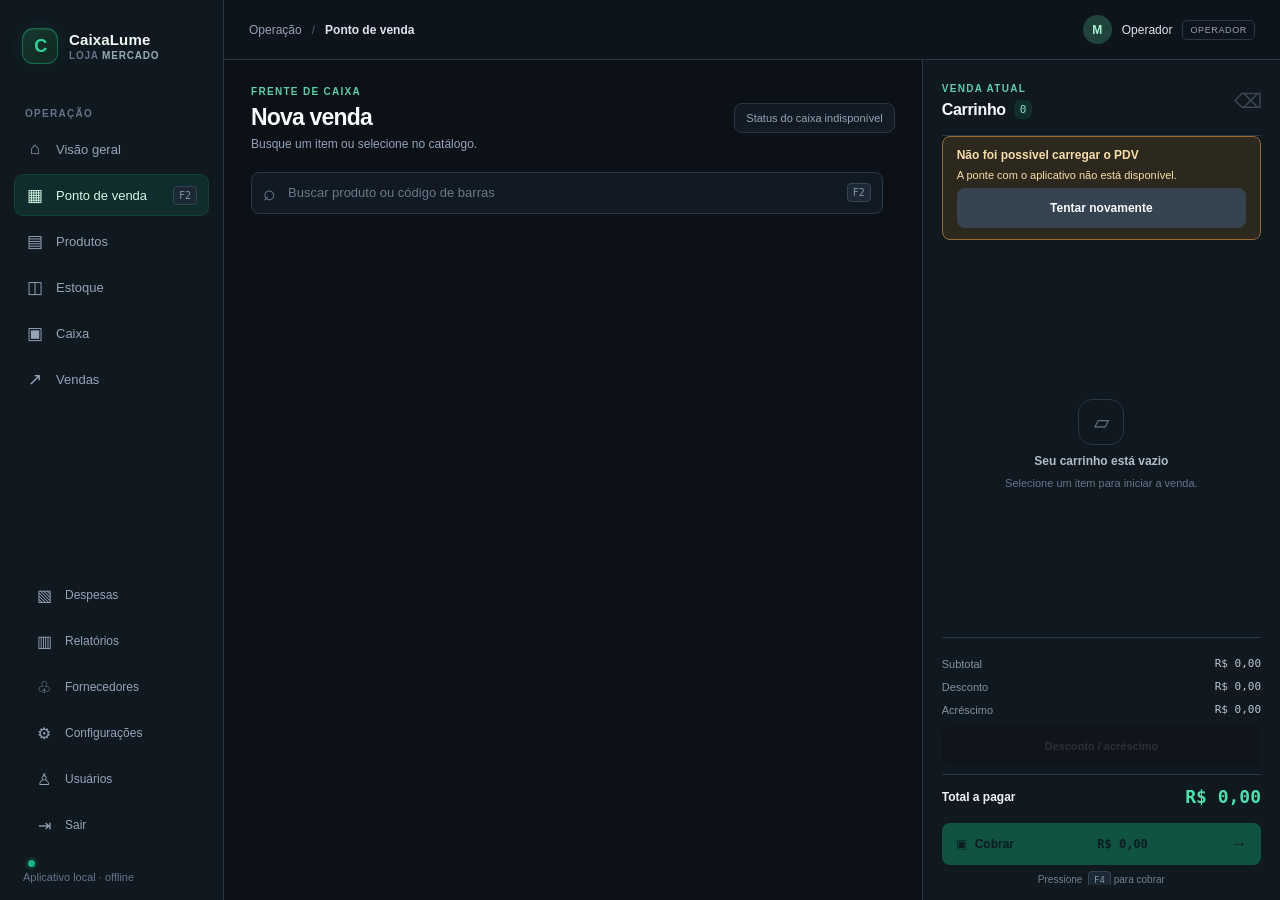
==== commit c31a7114: "Padroniza CaixaLume e preserva melhorias de seguranca, operacao e gestao" ====
--- a/Web/index.html
+++ b/Web/index.html
@@ -6,6 +6,7 @@
     <meta name="color-scheme" content="dark" />
     <title>Mercado · Ponto de venda</title>
     <link rel="stylesheet" href="./styles.css" />
+      <link rel="stylesheet" href="./ui.css" />
   </head>
   <body>
     <div class="app-shell">
@@ -19,6 +20,7 @@
           <button class="nav-item" data-module="stock" type="button"><span class="nav-icon">◫</span><span>Estoque</span></button>
           <button class="nav-item" data-module="cash" type="button"><span class="nav-icon">▣</span><span>Caixa</span></button>
           <button class="nav-item" data-module="sales" type="button"><span class="nav-icon">↗</span><span>Vendas</span></button>
+        <button class="nav-item" data-module="invoices" type="button" aria-label="Notas fiscais" title="Notas fiscais" hidden disabled><span class="nav-icon" aria-hidden="true">▣</span><span>Notas fiscais</span></button>
         </nav>
         <div class="sidebar-bottom"><button class="nav-item" data-module="expenses" type="button"><span class="nav-icon">▧</span><span>Despesas</span></button><button class="nav-item" data-page="reports.html" type="button"><span class="nav-icon">▥</span><span>Relatórios</span></button><button class="nav-item" data-module="suppliers" type="button"><span class="nav-icon">♧</span><span>Fornecedores</span></button><button class="nav-item" data-module="settings" type="button"><span class="nav-icon">⚙</span><span>Configurações</span></button><button class="nav-item" data-module="users" type="button"><span class="nav-icon">♙</span><span>Usuários</span></button><button class="nav-item" id="logout-button" type="button"><span class="nav-icon">⇥</span><span>Sair</span></button><span class="connection-dot"></span><span>Aplicativo local · offline</span></div>
       </aside>
@@ -61,7 +63,7 @@
       <form method="dialog" class="modal-card" id="payment-form">
         <div class="modal-header"><div><div class="eyebrow">FINALIZAR VENDA</div><h2 id="payment-title">Pagamento</h2></div><button class="icon-button" type="button" data-close aria-label="Fechar">×</button></div>
         <div class="payment-total"><span>Total da venda</span><strong id="payment-total">R$ 0,00</strong></div>
-        <p class="modal-description">Confira o recebimento antes de registrar. Pix e cartão são processados fora do sistema.</p>
+        <p class="modal-description">Atalhos: F6 dinheiro · F7 Pix · F8 débito · F9 crédito. Confira o recebimento antes de registrar. Pix e cartão são processados fora do sistema.</p>
         <fieldset class="payment-methods"><legend>Forma de pagamento</legend>
           <label class="payment-option selected"><input type="radio" name="payment-method" value="DINHEIRO" checked /><span class="method-icon">▤</span>Dinheiro</label>
           <label class="payment-option"><input type="radio" name="payment-method" value="PIX" /><span class="method-icon">⌗</span>Pix</label>
@@ -105,6 +107,7 @@
       <p id="adjustment-error" class="form-error" role="alert"></p><button class="button button-primary" type="submit">Aplicar à venda</button>
     </form></dialog>
     <script src="./bridge.js" defer></script>
+    <script src="./ui-input.js" defer></script>
     <script src="./ui.js" defer></script>
     <script src="./pdv-domain.js" defer></script>
     <script src="./app.js" defer></script>
--- a/Web/ui.css
+++ b/Web/ui.css
@@ -0,0 +1,25 @@
+/* Shared CaixaLume controls: responsive, keyboard accessible, same identity. */
+:focus-visible{outline:2px solid var(--green,#10b981);outline-offset:3px}
+button,input,select,textarea{font:inherit}button{touch-action:manipulation}
+.button{min-height:40px;height:auto;padding:10px 14px;white-space:normal;line-height:1.35;text-align:center}
+.button:disabled{cursor:not-allowed}input,select,textarea{max-width:100%}
+input[inputmode=decimal],input[data-places]{font-variant-numeric:tabular-nums}
+.modal,.module-dialog{max-width:calc(100vw - 24px);max-height:calc(100dvh - 24px);overflow:auto}
+.modal-card{min-width:0;max-height:calc(100dvh - 28px);overflow:auto}
+.modal-description,.form-error,.dialog-error{overflow-wrap:anywhere;line-height:1.5}
+.modal-header{gap:12px}.modal-header h2{min-width:0;overflow-wrap:anywhere}
+.modal-header>.icon-button{flex-shrink:0}.icon-button{min-width:34px;min-height:34px}
+.ui-confirm{width:min(480px,calc(100vw - 24px));padding:0;border:1px solid var(--border,#293746);border-radius:12px;background:var(--surface,#17212b);color:var(--text,#f8fafc)}
+.ui-confirm h2{font-size:20px;margin-top:0}.ui-confirm-actions{display:flex;justify-content:flex-end;gap:10px;margin-top:24px;flex-wrap:wrap}
+.ui-confirm::backdrop{background:rgba(2,7,12,.76)}.ui-confirm .modal-card{padding:24px}
+.toast-region{max-height:calc(100dvh - 90px);overflow:auto}.toast{pointer-events:auto;overflow-wrap:anywhere}
+.sidebar{overflow-y:auto;scrollbar-width:thin}.module-view{overflow:auto;gap:12px}.module-heading{flex-wrap:wrap}.module-heading>div{min-width:0}
+.module-card{flex:1 0 260px}.module-row-actions{flex-shrink:0;min-height:56px}.module-toolbar>*{max-width:100%}
+.module-card-heading{height:auto;min-height:50px;padding:12px 16px;gap:10px;flex-wrap:wrap}
+.module-table-wrap th{z-index:1}.module-table-wrap tr:focus-visible{outline-offset:-2px}
+.product-grid img{aspect-ratio:1;object-fit:contain}.product-grid{scrollbar-gutter:stable}
+.catalog-toolbar{min-height:42px;flex-shrink:0}.cart-footer{position:relative}.payment-methods{min-width:0}
+@media(max-width:1100px){.module-view,.reports-view,.products-view{padding:18px}.heading-buttons{flex-wrap:wrap}.page-heading{gap:10px}}
+@media(max-height:760px) and (min-width:761px){.sidebar{padding-top:12px}.brand{margin-bottom:16px}.nav-item{height:36px;flex-shrink:0}.sidebar-bottom{padding-top:8px}.catalog-panel{padding-top:14px}.page-heading{margin-bottom:12px}.cart-panel{padding-top:14px}.cart-heading{padding-bottom:10px}.cart-footer{padding-top:8px}.adjustment-button{min-height:32px;padding:5px 8px}.grand-total{margin-top:2px;padding:8px 0}.shortcut-hint{margin-top:4px}.cart-row{padding:9px 0}}
+@media(max-width:760px){.module-view{padding:14px;overflow:auto}.module-toolbar input[type=search]{min-width:0;width:100%}.dialog-fields{grid-template-columns:1fr}.module-metrics{grid-template-columns:repeat(2,minmax(0,1fr))}.module-metric{padding:12px}.heading-buttons .button{flex:1}.cart-footer{position:sticky;bottom:0;z-index:2}.ui-confirm-actions .button{flex:1}.payment-option{min-height:44px}.module-dialog footer{flex-wrap:wrap}.module-dialog footer .button{flex:1}}
+@media(max-width:450px){.module-metrics{grid-template-columns:1fr}.page-heading{flex-wrap:wrap}.cart-list{max-height:40dvh}.topbar .role-badge{display:none}}
